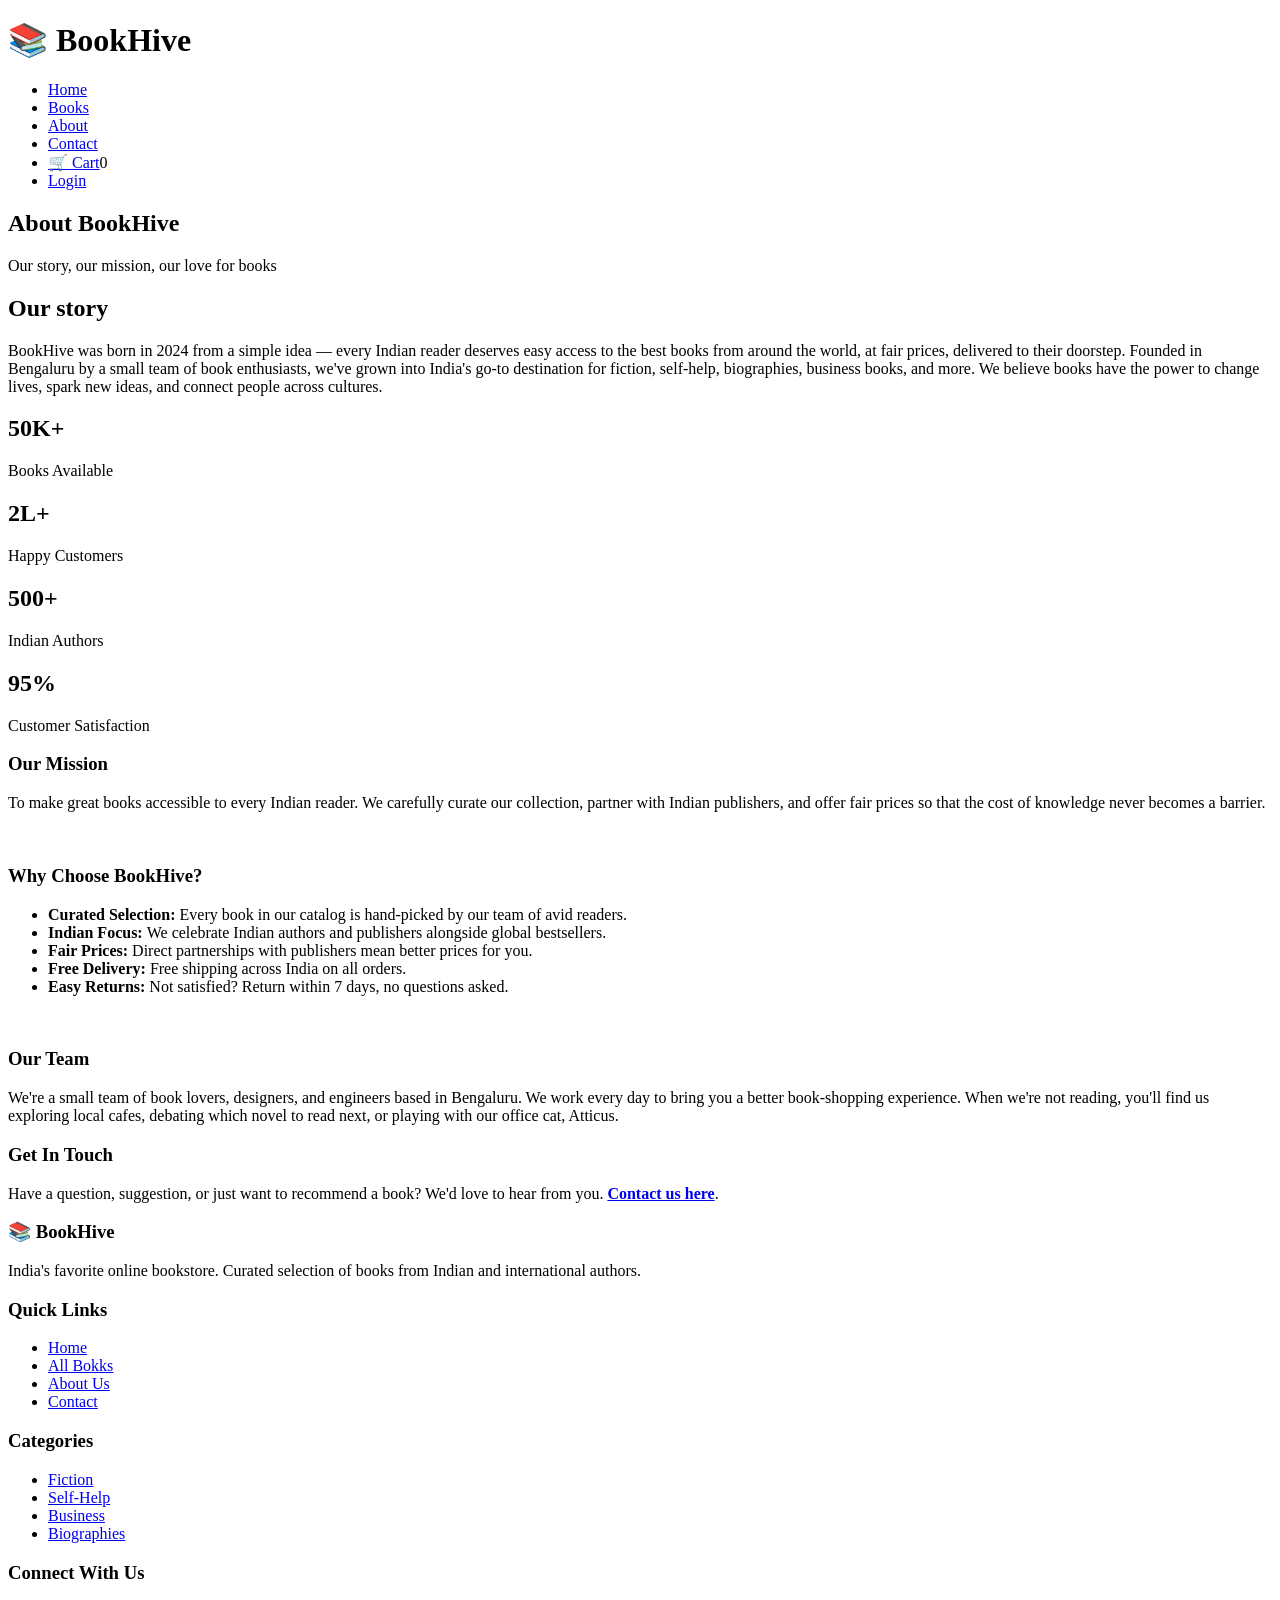
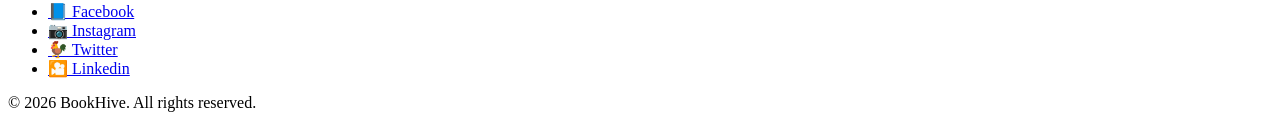
==== about.html @ 25ee9cb5 "HTML" ====
<!DOCTYPE html>
<html lang="en">
<head>
    <meta charset="UTF-8">
    <meta name="viewport" content="width=device-width, initial-scale=1.0">
    <title>Document</title>
</head>
<body>
    <div class="navbar">
    <header>
    <h1>📚 BookHive</h1>
    <nav>
        <ul>
            <li><a href="./index.html">Home</a></li>
            <li><a href="./books.html">Books</a></li>
            <li><a href="./about.html">About</a></li>
            <li><a href="./contact.html">Contact</a></li>
            <li><a href="./cart.html">🛒 Cart</a><span id="cart">0</span></li>
            <li><a href="./login.html">Login</a></li>
        </ul>
    </nav>
    </header>
    </div>

    <main>
        <div class="half">
        <div class="book1">
        <h2 class="mainheading">About BookHive</h2>
        <p class="mainheading">Our story, our mission, our love for books</p>
    </div>

    <div class="aboutsec">
        <h2 class="heading">Our story</h2>
        <p class="sum">BookHive was born in 2024 from a simple idea — every Indian reader deserves easy access to the best books from around the world, at fair prices, delivered to their doorstep. 
            Founded in Bengaluru by a small team of book enthusiasts, we've grown into India's go-to destination for fiction, self-help, biographies, business books, and more. We believe books have the power to change lives, spark new ideas, and connect people across cultures.</p>

        <div class="aboutbooks">
            <h2 class="booksnum">50K+</h2>
            <p class="sum">Books Available</p>
        </div>

        <div class="aboutbooks">
            <h2 class="booksnum">2L+</h2>
            <p class="sum">Happy Customers</p>
        </div>

        <div class="aboutbooks">
            <h2 class="booksnum">500+</h2>
            <p class="sum">Indian Authors</p>
        </div>

        <div class="aboutbooks">
            <h2 class="booksnum">95%</h2>
            <p class="sum">Customer Satisfaction</p>
        </div>

        <h3 class="heading">Our Mission</h3>
        <p class="sum">To make great books accessible to every Indian reader. We carefully curate our collection, partner with Indian publishers, and offer fair prices so that the cost of knowledge never becomes a barrier.</p>
        <br>
        <h3 class="heading">Why Choose BookHive?</h3>
        <ul class="sum">
            <li><strong>Curated Selection: </strong>Every book in our catalog is hand-picked by our team of avid readers.</li>
            <li><strong>Indian Focus: </strong>We celebrate Indian authors and publishers alongside global bestsellers.</li>
            <li><strong>Fair Prices: </strong>Direct partnerships with publishers mean better prices for you.</li>
            <li><strong>Free Delivery: </strong>Free shipping across India on all orders.</li>
            <li><strong>Easy Returns: </strong>Not satisfied? Return within 7 days, no questions asked.</li>
        </ul>

        <br>

        <h3 class="heading">Our Team</h3>
        <p class="sum">We're a small team of book lovers, designers, and engineers based in Bengaluru. We work every day to bring you a better book-shopping experience. When we're not reading, you'll find us exploring local cafes, debating which novel to read next, or playing with our office cat, Atticus.</p>

        <h3 class="heading">Get In Touch</h3>
        <p class="sum">Have a question, suggestion, or just want to recommend a book? We'd love to hear from you. <strong><a href="./contact.html">Contact us here</a></strong>.</p>
    </div>
        <div class="quick">
            <div>
            <h3 class="lastheading">📚 BookHive</h3>
            <p class="mainheading">India's favorite online bookstore. Curated selection of books from Indian and international authors.</p>
            </div>

            <div>
                <h3 class="lastheading">Quick Links</h3>
                <ul class="mainheading">
                    <li><a href="./index.html">Home</a></li>
                    <li><a href="./books.html">All Bokks</a></li>
                    <li><a href="./about.html">About Us</a></li>
                    <li><a href="./contact.html">Contact</a></li>
                </ul>
            </div>

            <div>
                <h3 class="lastheading">Categories</h3>
                <ul class="mainheading">
                    <li><a href="./books.html">Fiction</a></li>
                    <li><a href="./books.html">Self-Help</a></li>
                    <li><a href="./books.html">Business</a></li>
                    <li><a href="./books.html">Biographies</a></li>
                </ul>
            </div>

            <div class="socialmedia">
                <h3 class="lastheading">Connect With Us</h3>
                <ul class="mainheading">
                    <li><a href="./books.html">📘 Facebook</a></li>
                    <li><a href="./books.html">📷 Instagram</a></li>
                    <li><a href="./books.html">🐓 Twitter</a></li>
                    <li><a href="./books.html">🎦 Linkedin</a></li>
                </ul>
            </div>
        </div>
        </div>
    </main>

    <footer>
        <p class="mainheading">&copy; 2026 BookHive. All rights reserved.</p>
    </footer>
</body>
</html>
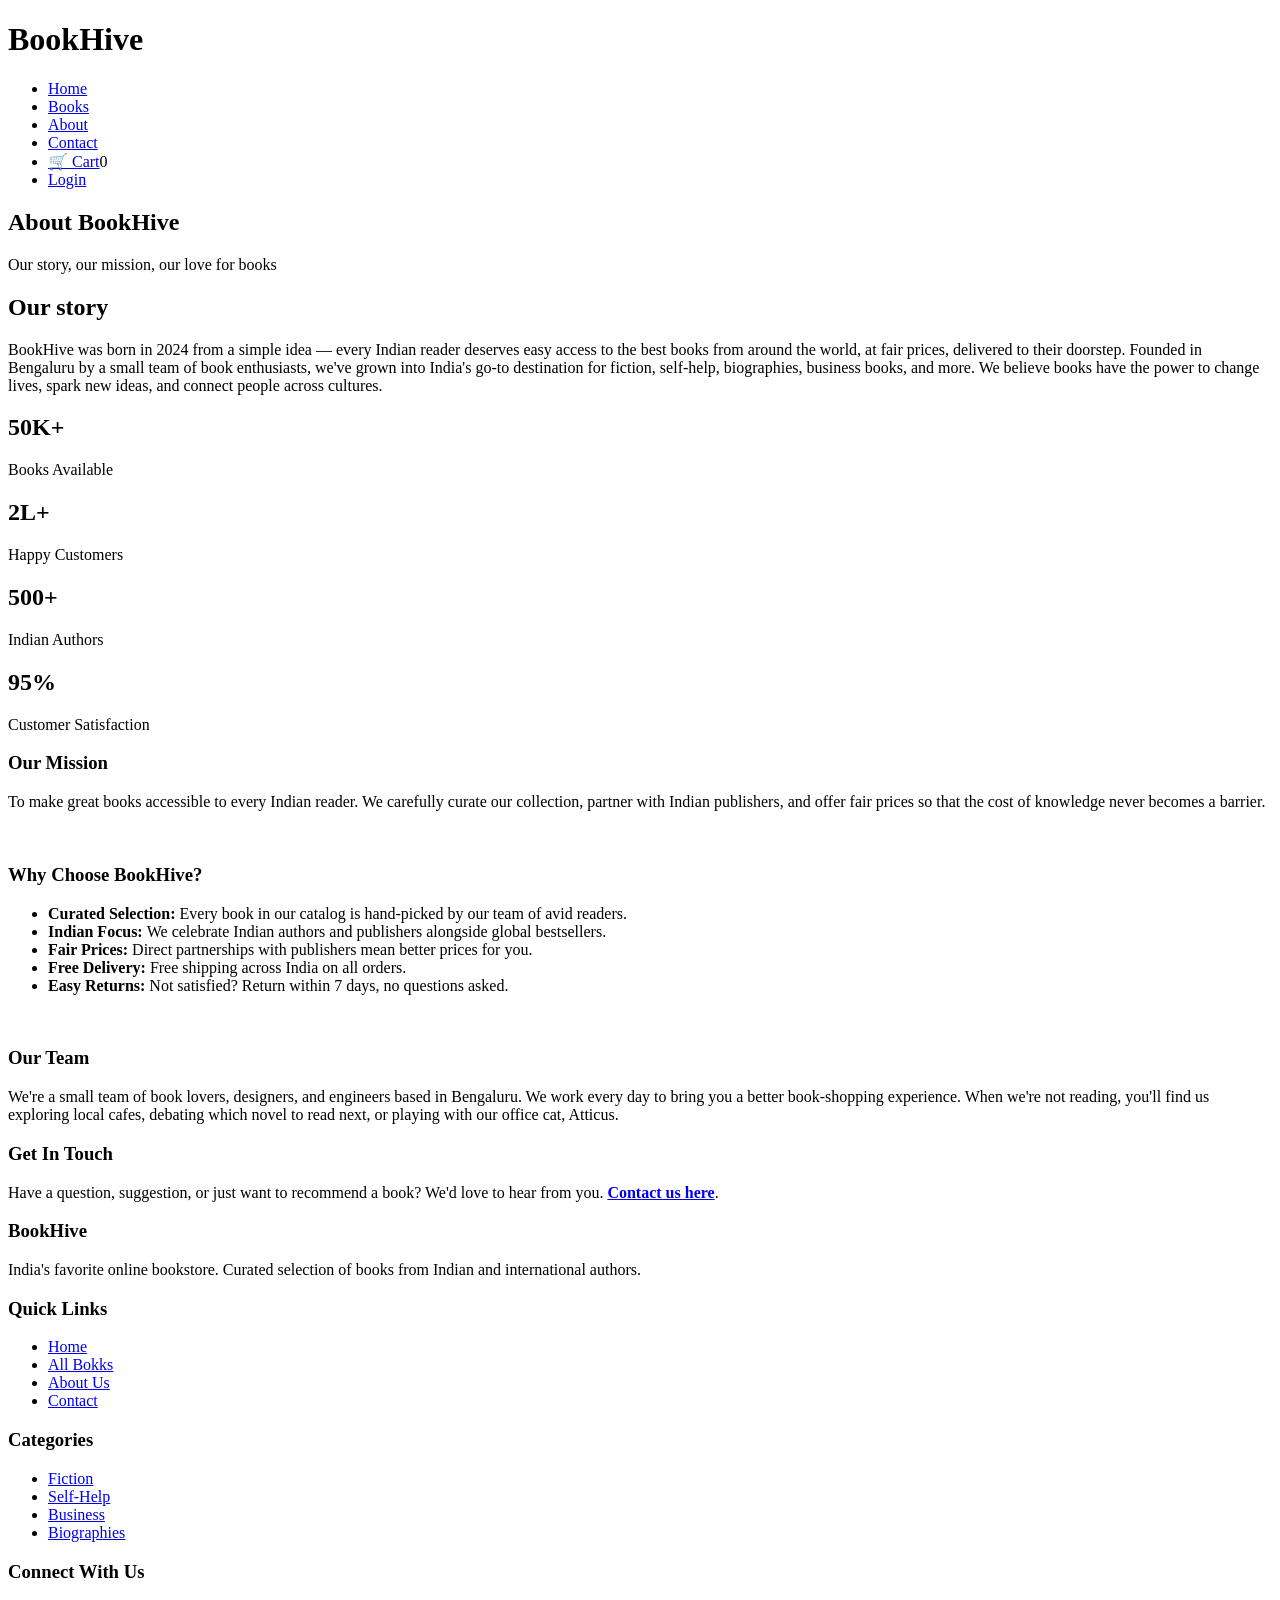
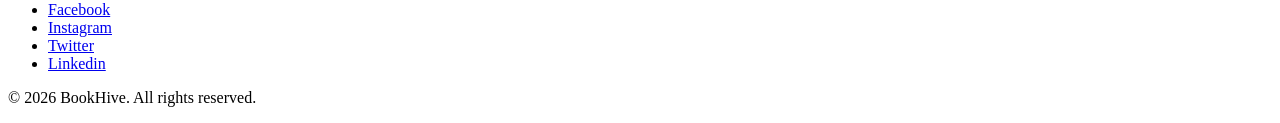
==== commit bbe967e3: "HTML" ====
--- a/about.html
+++ b/about.html
@@ -8,7 +8,7 @@
 <body>
     <div class="navbar">
     <header>
-    <h1>📚 BookHive</h1>
+    <h1>BookHive</h1>
     <nav>
         <ul>
             <li><a href="./index.html">Home</a></li>
@@ -76,7 +76,7 @@
     </div>
         <div class="quick">
             <div>
-            <h3 class="lastheading">📚 BookHive</h3>
+            <h3 class="lastheading">BookHive</h3>
             <p class="mainheading">India's favorite online bookstore. Curated selection of books from Indian and international authors.</p>
             </div>
 
@@ -103,10 +103,10 @@
             <div class="socialmedia">
                 <h3 class="lastheading">Connect With Us</h3>
                 <ul class="mainheading">
-                    <li><a href="./books.html">📘 Facebook</a></li>
-                    <li><a href="./books.html">📷 Instagram</a></li>
-                    <li><a href="./books.html">🐓 Twitter</a></li>
-                    <li><a href="./books.html">🎦 Linkedin</a></li>
+                    <li><a href="./books.html">Facebook</a></li>
+                    <li><a href="./books.html">Instagram</a></li>
+                    <li><a href="./books.html">Twitter</a></li>
+                    <li><a href="./books.html">Linkedin</a></li>
                 </ul>
             </div>
         </div>
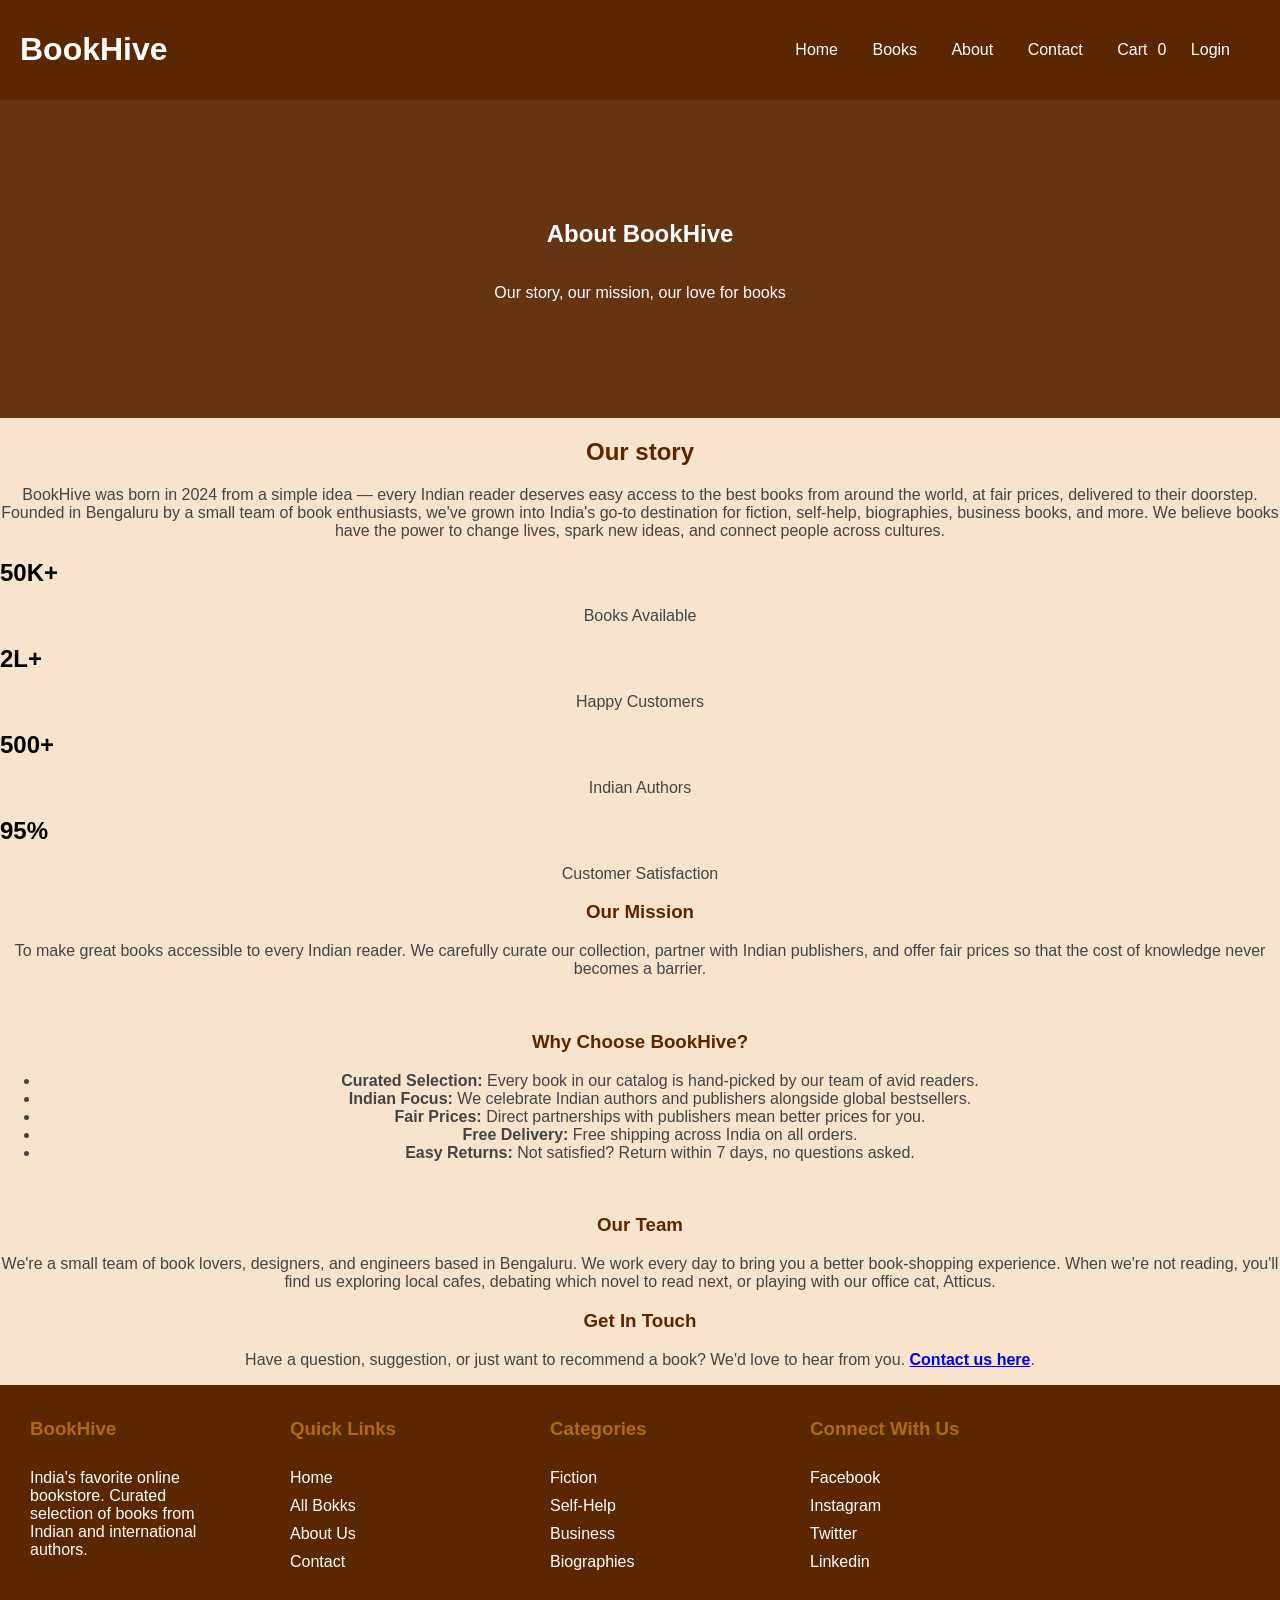
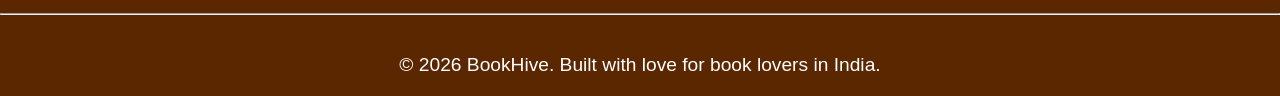
==== commit fa4e539f: "index.html decorated" ====
--- a/about.html
+++ b/about.html
@@ -4,20 +4,19 @@
     <meta charset="UTF-8">
     <meta name="viewport" content="width=device-width, initial-scale=1.0">
     <title>Document</title>
+    <link rel="stylesheet" href="style.css">
 </head>
 <body>
     <div class="navbar">
     <header>
     <h1>BookHive</h1>
     <nav>
-        <ul>
-            <li><a href="./index.html">Home</a></li>
-            <li><a href="./books.html">Books</a></li>
-            <li><a href="./about.html">About</a></li>
-            <li><a href="./contact.html">Contact</a></li>
-            <li><a href="./cart.html">🛒 Cart</a><span id="cart">0</span></li>
-            <li><a href="./login.html">Login</a></li>
-        </ul>
+        <a href="./index.html">Home</a>
+            <a href="./books.html">Books</a>
+            <a href="./about.html">About</a>
+            <a href="./contact.html">Contact</a>
+            <a href="./cart.html"> Cart</a><span id="cart">0</span>
+            <a href="./login.html">Login</a>
     </nav>
     </header>
     </div>
@@ -74,47 +73,43 @@
         <h3 class="heading">Get In Touch</h3>
         <p class="sum">Have a question, suggestion, or just want to recommend a book? We'd love to hear from you. <strong><a href="./contact.html">Contact us here</a></strong>.</p>
     </div>
+    </main>
+        <footer>
         <div class="quick">
-            <div>
+            <div class="links">
             <h3 class="lastheading">BookHive</h3>
             <p class="mainheading">India's favorite online bookstore. Curated selection of books from Indian and international authors.</p>
             </div>
 
-            <div>
+            <div class="links">
                 <h3 class="lastheading">Quick Links</h3>
-                <ul class="mainheading">
-                    <li><a href="./index.html">Home</a></li>
-                    <li><a href="./books.html">All Bokks</a></li>
-                    <li><a href="./about.html">About Us</a></li>
-                    <li><a href="./contact.html">Contact</a></li>
-                </ul>
+                    <a href="./index.html">Home</a>
+                    <a href="./books.html">All Bokks</a>
+                    <a href="./about.html">About Us</a>
+                    <a href="./contact.html">Contact</a>
+                
             </div>
 
-            <div>
+            <div class="links">
                 <h3 class="lastheading">Categories</h3>
-                <ul class="mainheading">
-                    <li><a href="./books.html">Fiction</a></li>
-                    <li><a href="./books.html">Self-Help</a></li>
-                    <li><a href="./books.html">Business</a></li>
-                    <li><a href="./books.html">Biographies</a></li>
-                </ul>
+                    <a href="./books.html">Fiction</a>
+                    <a href="./books.html">Self-Help</a>
+                    <a href="./books.html">Business</a>
+                    <a href="./books.html">Biographies</a>
             </div>
 
-            <div class="socialmedia">
+            <div class="links">
                 <h3 class="lastheading">Connect With Us</h3>
-                <ul class="mainheading">
-                    <li><a href="./books.html">Facebook</a></li>
-                    <li><a href="./books.html">Instagram</a></li>
-                    <li><a href="./books.html">Twitter</a></li>
-                    <li><a href="./books.html">Linkedin</a></li>
-                </ul>
+                    <a href="./index.html">Facebook</a>
+                    <a href="./index.html">Instagram</a>
+                    <a href="./index.html">Twitter</a>
+                    <a href="./index.html">Linkedin</a>
             </div>
         </div>
         </div>
-    </main>
-
-    <footer>
-        <p class="mainheading">&copy; 2026 BookHive. All rights reserved.</p>
-    </footer>
+    
+    <hr>
+       <p class="copyright">&copy; 2026 BookHive. Built with love for book lovers in India.</p>
+</footer>
 </body>
 </html>
--- a/style.css
+++ b/style.css
@@ -0,0 +1,207 @@
+body{
+    background-color:rgb(248, 228, 204);
+    margin: 0;
+    font-family: Arial, Helvetica, sans-serif;
+}
+
+header{
+    /* border: 1px solid black; */
+    display: flex;
+    justify-content: space-between;
+    align-items: center;
+    padding: 10px 20px;
+    background-color: rgb(91, 39, 1);
+    color: white;
+    flex-wrap: wrap;
+}
+
+.navbar a{
+    text-decoration: none;
+    color: white;
+    /* border: 1px solid blue; */
+    margin-left: 10px;
+    padding: 10px;
+}
+nav{
+    margin: 20px;
+}
+
+nav a:hover{
+    color:rgb(91, 39, 1);
+    background-color: burlywood;
+    border-radius: 12px;
+
+}
+
+.book1{
+    display: flex;
+    flex-wrap: wrap;
+    background-color:rgb(101, 52, 18) ;
+    color: white;
+    text-align: center;
+    align-items: center;
+    justify-content: center;
+    padding: 100px 200px;
+    flex-direction: column;
+}
+
+#mainheading {
+    font-size: 2.8rem;
+}
+.subheading{
+    font-size: 1.8rem;
+}
+.browse {
+    background-color: bisque;
+    text-decoration: none;
+    color:rgb(91, 39, 1);
+    background-color: burlywood;
+    padding: 20px;
+    /* border: 1px solid blue; */
+    border-radius: 10px;
+    margin-top: 10px;
+    
+}
+
+.browse:hover{
+    background-color: rgb(193, 123, 73);
+    color: rgb(255, 255, 255);
+    transform: scale(1.10);
+    transition: 0.5s;
+}
+
+.heading{
+    text-align: center;
+    color: rgb(91, 39, 1);
+}
+
+.sum{
+    text-align: center;
+    color:#444 ;
+}
+.feature{
+    /* border:1px solid blue; */
+    display: grid;
+    text-align: center;
+    grid-template-columns: repeat(4,1fr);
+    gap: 20px;
+    margin: 20px;
+   
+}
+
+.book-card{
+    background-color: white;
+    display: flex;
+    flex-direction: column;
+    align-items: center;
+    justify-content: space-between;
+    padding: 20px;
+    height: 600px;
+    border-radius: 12px;
+    flex-wrap: wrap;
+}
+
+.book-card:hover{
+    transform: scale(1.05);
+    transition: 0.3s;
+}
+.book-card img{
+    height: 300px;
+    width: 200px;
+    object-fit: cover;
+}
+
+.addtocart{
+    background-color:rgb(91, 39, 1);
+    color: burlywood;
+    border: none;
+    padding: 12px 60px;
+    border-radius: 12px;
+    margin-top: 10px;
+}
+
+.addtocart:hover{
+    background-color: burlywood;
+    color:rgb(91, 39, 1);
+    transition: 0.2s;
+
+}
+
+
+.category{
+    display: grid;
+    grid-template-columns: repeat(5,1fr);
+    margin: 50px;
+    gap: 20px;
+    justify-content: center;
+    padding: 5px;
+    /* border: 1px solid black; */
+}
+.cat{
+    background-color: white;
+    margin: 5px;
+    border-radius: 12px;
+    padding: 10px;
+    
+}
+
+.cat:hover{
+    background-color: burlywood;
+    color:rgb(91, 39, 1);
+    transform: scale(1.10);
+    transition: 0.2s;
+}
+
+.quick{
+    background-color:rgb(91, 39, 1) ;
+    display: flex;
+    flex-wrap: wrap;
+}
+
+.links{
+    /* border: 1px solid blue; */
+    padding: 10px;
+    width: 200px;
+    margin: 20px;
+    margin-top: 5px;
+    display: flex;
+    flex-direction: column;
+    gap: 10px;
+    text-align: left;
+}
+.links h3{
+    color: rgb(175, 106, 16);
+}
+.links p{
+    color: white;
+    /* border: 1px solid blue; */
+    margin-top: 0;
+}
+.links a{
+    text-decoration: none;
+    color: white;
+}
+
+.links a:hover{
+    color: rgb(175, 106, 16);
+}
+
+footer {
+    background-color:rgb(91, 39, 1) ;
+    text-align: center;
+    color: white;
+}
+footer hr{
+    color: rgb(179, 177, 173);
+}
+
+.copyright{
+    /* border: 1px solid blue; */
+    padding: 20px;
+    font-size: 1.2rem;
+    margin-bottom: 0;
+}
+.searchbooks img{
+    height: 200px;
+    width: 200px;
+}
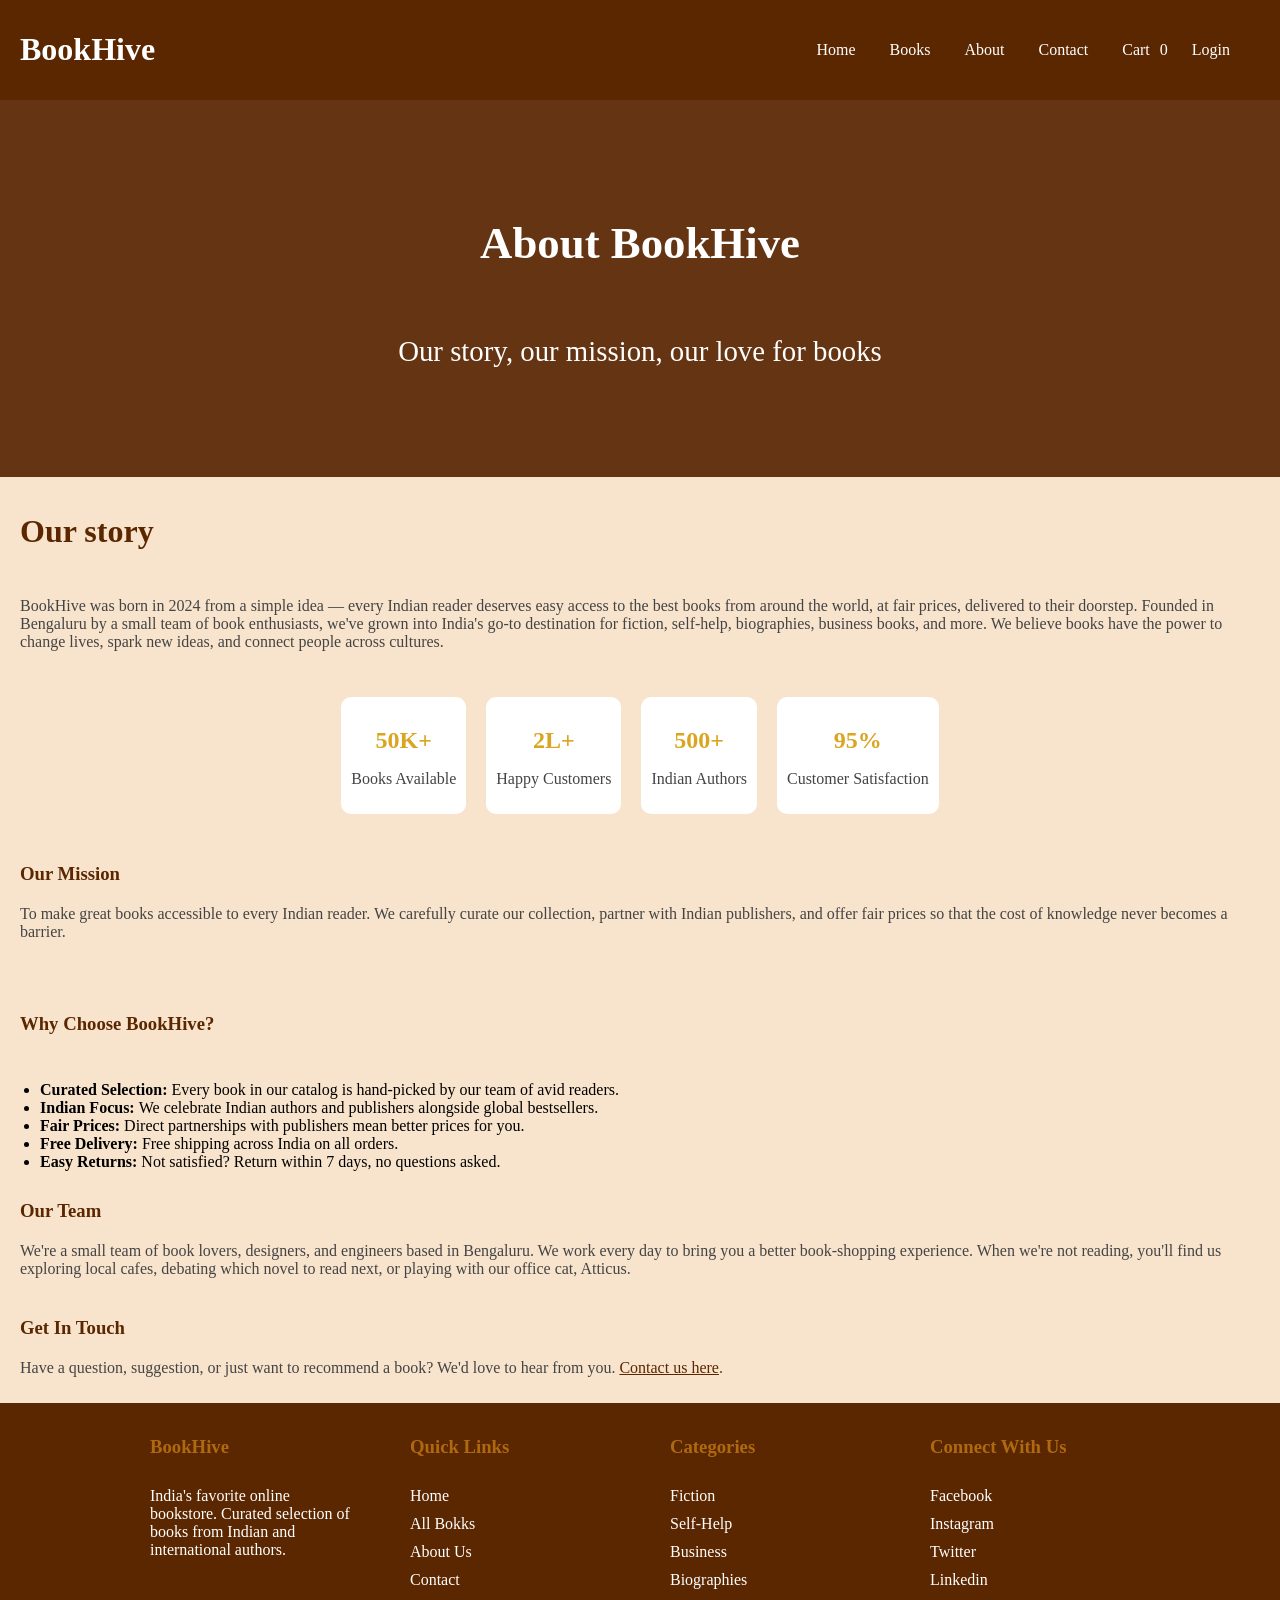
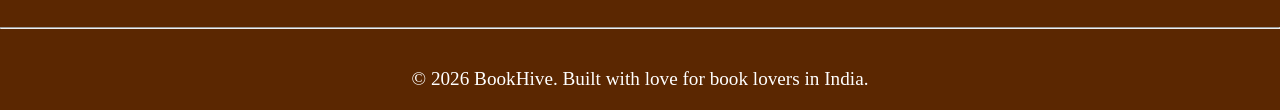
==== commit d7e4561d: "CSS added" ====
--- a/about.html
+++ b/about.html
@@ -24,15 +24,17 @@
     <main>
         <div class="half">
         <div class="book1">
-        <h2 class="mainheading">About BookHive</h2>
-        <p class="mainheading">Our story, our mission, our love for books</p>
+        <h2 id="mainheading">About BookHive</h2>
+        <p class="subheading">Our story, our mission, our love for books</p>
     </div>
 
     <div class="aboutsec">
-        <h2 class="heading">Our story</h2>
-        <p class="sum">BookHive was born in 2024 from a simple idea — every Indian reader deserves easy access to the best books from around the world, at fair prices, delivered to their doorstep. 
+        <div class="heading">
+        <h2 >Our story</h2></div>
+        <p class="sum1">BookHive was born in 2024 from a simple idea — every Indian reader deserves easy access to the best books from around the world, at fair prices, delivered to their doorstep. 
             Founded in Bengaluru by a small team of book enthusiasts, we've grown into India's go-to destination for fiction, self-help, biographies, business books, and more. We believe books have the power to change lives, spark new ideas, and connect people across cultures.</p>
 
+            <div class="bookshype">
         <div class="aboutbooks">
             <h2 class="booksnum">50K+</h2>
             <p class="sum">Books Available</p>
@@ -51,27 +53,32 @@
         <div class="aboutbooks">
             <h2 class="booksnum">95%</h2>
             <p class="sum">Customer Satisfaction</p>
+            
         </div>
-
-        <h3 class="heading">Our Mission</h3>
-        <p class="sum">To make great books accessible to every Indian reader. We carefully curate our collection, partner with Indian publishers, and offer fair prices so that the cost of knowledge never becomes a barrier.</p>
+        </div>
+        <div class="heading">
+        <h3>Our Mission</h3></div>
+        <p class="sum1">To make great books accessible to every Indian reader. We carefully curate our collection, partner with Indian publishers, and offer fair prices so that the cost of knowledge never becomes a barrier.</p>
         <br>
-        <h3 class="heading">Why Choose BookHive?</h3>
-        <ul class="sum">
+        <div class="heading">
+        <h3>Why Choose BookHive?</h3></div>
+        <p class="sum1">
+        <ul >
             <li><strong>Curated Selection: </strong>Every book in our catalog is hand-picked by our team of avid readers.</li>
             <li><strong>Indian Focus: </strong>We celebrate Indian authors and publishers alongside global bestsellers.</li>
             <li><strong>Fair Prices: </strong>Direct partnerships with publishers mean better prices for you.</li>
             <li><strong>Free Delivery: </strong>Free shipping across India on all orders.</li>
             <li><strong>Easy Returns: </strong>Not satisfied? Return within 7 days, no questions asked.</li>
-        </ul>
+        </ul></p>
 
-        <br>
 
-        <h3 class="heading">Our Team</h3>
-        <p class="sum">We're a small team of book lovers, designers, and engineers based in Bengaluru. We work every day to bring you a better book-shopping experience. When we're not reading, you'll find us exploring local cafes, debating which novel to read next, or playing with our office cat, Atticus.</p>
+        <div class="heading">
+        <h3 >Our Team</h3></div>
+        <p class="sum1">We're a small team of book lovers, designers, and engineers based in Bengaluru. We work every day to bring you a better book-shopping experience. When we're not reading, you'll find us exploring local cafes, debating which novel to read next, or playing with our office cat, Atticus.</p>
 
-        <h3 class="heading">Get In Touch</h3>
-        <p class="sum">Have a question, suggestion, or just want to recommend a book? We'd love to hear from you. <strong><a href="./contact.html">Contact us here</a></strong>.</p>
+        <div class="heading">
+        <h3 class="heading">Get In Touch</h3></div>
+        <p class="sum1">Have a question, suggestion, or just want to recommend a book? We'd love to hear from you. <a href="./contact.html">Contact us here</a>.</p>
     </div>
     </main>
         <footer>
--- a/style.css
+++ b/style.css
@@ -1,7 +1,10 @@
 body{
     background-color:rgb(248, 228, 204);
     margin: 0;
-    font-family: Arial, Helvetica, sans-serif;
+    font-family:'Times New Roman', Times, serif;
+    padding: 0;
+    box-sizing: border-box;
+
 }
 
 header{
@@ -14,7 +17,11 @@
     color: white;
     flex-wrap: wrap;
 }
-
+.navbar{
+    position: sticky;
+    top: 0;
+    z-index: 100;
+}
 .navbar a{
     text-decoration: none;
     color: white;
@@ -41,15 +48,21 @@
     text-align: center;
     align-items: center;
     justify-content: center;
-    padding: 100px 200px;
-    flex-direction: column;
+    padding: 80px 20px;
+    flex-direction: column;
+    width:100%;
+    box-sizing:border-box;
 }
 
 #mainheading {
     font-size: 2.8rem;
+    display: flex;
+    flex-wrap: wrap;
 }
 .subheading{
     font-size: 1.8rem;
+    display: flex;
+    flex-wrap: wrap;
 }
 .browse {
     background-color: bisque;
@@ -83,10 +96,10 @@
     /* border:1px solid blue; */
     display: grid;
     text-align: center;
-    grid-template-columns: repeat(4,1fr);
-    gap: 20px;
-    margin: 20px;
-   
+    grid-template-columns: repeat(auto-fit,minmax(250px,1fr));
+    gap: 20px;
+    margin: 20px;
+    padding: 20px;
 }
 
 .book-card{
@@ -96,9 +109,12 @@
     align-items: center;
     justify-content: space-between;
     padding: 20px;
-    height: 600px;
-    border-radius: 12px;
-    flex-wrap: wrap;
+    height: 500px;
+    /* border: 1px solid green; */
+    border-radius: 12px;
+    flex-wrap: wrap;
+    /* width: 100%; */
+    box-shadow: 4px 4px 8px gray;
 }
 
 .book-card:hover{
@@ -106,7 +122,7 @@
     transition: 0.3s;
 }
 .book-card img{
-    height: 300px;
+    height: 200px;
     width: 200px;
     object-fit: cover;
 }
@@ -156,6 +172,7 @@
     background-color:rgb(91, 39, 1) ;
     display: flex;
     flex-wrap: wrap;
+    justify-content: center;
 }
 
 .links{
@@ -204,4 +221,273 @@
 .searchbooks img{
     height: 200px;
     width: 200px;
-}+}
+.search{
+    background-color: white;
+    margin: 20px;
+    display: flex;
+    flex-direction: column;
+    justify-content: center;
+    align-items: center;
+    padding: 20px;
+    border-radius: 12px;
+}
+#searchbar{
+    border:1px solid grey ;
+    padding: 10px;
+    width: 500px;
+    border-radius: 12px;
+}
+.bookstyle{
+    /* border: 1px solid green; */
+    display: flex;
+    flex-wrap: wrap;
+    margin: 20px;
+    gap: 30px;
+    justify-content: center;
+}
+.filter-group{
+    /* border: 1px solid blue; */
+    justify-content: center;
+    padding:0 20px ;
+}
+.dropdown{
+    border: 1px solid grey;
+    border-radius: 5px;
+    margin-left: 20px;
+    padding: 10px;
+}
+
+.heading h2{
+    text-align: left;
+    margin-left: 10px;
+    font-size: xx-large;
+    padding: 10px;
+}
+.heading h3{
+    text-align: left;
+    margin-left: 10px;
+    /* font-size: xx-large; */
+    padding: 10px;
+    margin-bottom: 0;
+}
+.sum1{
+    text-align: left;
+    margin-left: 10px;
+    padding: 10px;
+    margin-top: 0;
+}
+.sum1 a{
+    color:rgb(91, 39, 1) ;
+}
+
+.bookshype{
+    display: flex;
+    flex-wrap: wrap;
+    margin: 10px;
+    padding: 10px;
+    justify-content: center;
+}
+.aboutbooks{
+    background-color: white;
+    margin: 10px;
+    display: flex;
+    flex-direction: column;
+    text-align: center;
+    padding: 10px;
+    border-radius: 10px;
+}
+.aboutbooks h2{
+    color: goldenrod;
+    margin-bottom: 0;
+}
+.sum1{
+    color: #444;
+}
+.holdcform{
+    display: flex;
+    justify-content: center;
+}
+.contactform{
+    border-radius: 12px;
+    background-color: white;
+    margin: 20px;
+    padding: 20px;
+    padding-top: 5px;
+    display: flex;
+    flex-direction: column;
+    height: 600px;
+    width: 450px;
+}
+.details{
+    margin-bottom: 20px;
+    display: flex;
+    flex-direction: column;
+    gap: 20px;
+}
+
+.contactform h2{
+    margin-bottom: 0;
+}
+.inputs{
+    border-radius: 8px;
+    border-color: grey;
+    padding: 10px;
+}
+.sendmsg{
+    padding: 10px;
+    width: 200px;
+    background-color: rgb(91, 39, 1);
+    color: bisque;
+    border: none;
+    border-radius: 8px;
+    display: block;
+    margin: 20px auto 0 auto;
+    font-size: 1.2rem;
+}
+.sendmsg:hover{
+    background-color: bisque;
+    color:rgb(91, 39, 1) ;
+}
+.reachus{
+    background-color: white;
+    margin: 20px;
+    width: 500px;
+    display: flex;
+    flex-direction: column;
+    padding: 20px;
+    border-radius: 12px;
+}
+.reach{
+    display: flex;
+    justify-content: center;
+}
+.reachus p,a{
+    color:black;
+    text-align: left;
+    
+}
+.reachus h3{
+    text-align: left;
+}
+.cart{
+    background-color: white;
+    margin: 20px;
+    display: flex;
+    flex-direction: column;
+    border-radius: 12px;
+    justify-content: center;
+}
+.cart button{
+    width: 150px;
+    display: block;
+    margin: 20px auto ;
+    border: none;
+}
+#logins{
+    display: flex;
+    /* flex-direction: column; */
+    justify-content: center;
+}
+.login{
+    background-color: white;
+    display: flex;
+    flex-direction: column;
+    flex-wrap: wrap;
+    margin: 20px;
+    padding: 20px;
+    width: 450px;
+    border-radius: 12px;
+    box-shadow: 0 0 15px gray;
+}
+.login h2{margin-bottom: 0%;}
+.log{
+    display: flex;
+    flex-direction: column;
+    gap: 20px;
+    margin-bottom: 10px;
+    /* border: 1px solid green; */
+}
+.rem{
+    display: flex;
+    margin-top: 5px;
+    margin-bottom: 10px;
+}
+.loginb{
+    background-color: rgb(91, 39, 1);
+    border: none;
+    width: 120px;
+    margin: 20px auto 0 auto;
+    color: burlywood;
+    padding: 10px;
+    border-radius: 12px;
+}
+.loginb:hover{
+    background-color: burlywood;
+    color: rgb(91, 39, 1);
+    transform: scale(1.05);
+    transition: 0.5s;
+}
+#signin{
+    display: flex;
+    justify-content: center;
+}
+.createacc{
+    background-color: white;
+    display: flex;
+    flex-direction: column;
+    flex-wrap: wrap;
+    margin: 50px;
+    padding: 30px;
+    width: 450px;
+    border-radius: 12px;
+    box-shadow: 0 0 15px gray;
+}
+.info{
+    /* border: 1px solid green; */
+    padding: 20px;
+}
+.sign{
+    display: flex;
+    flex-direction: column;
+    gap: 20px;
+    margin-bottom: 10px;
+    /* border: 1px solid green; */
+}
+.sign p{
+    /* border: 1px solid black; */
+    color: grey;
+    margin-top: 0;
+    /* margin-bottom: 0; */
+}
+.intrest{
+    display: grid;
+    grid-template-columns: repeat(2,1fr);
+    gap: 20px;
+    /* max-height: 100px; */
+    margin-top: 0;
+    /* padding: 10px; */
+    margin-bottom: 10px;
+    /* border: 1px solid green; */
+}
+.intrest1{
+    /* border: 1px solid blue; */
+    display: flex;
+    flex-direction: row;
+    gap: 10px;
+}
+.createaccb{
+    background-color: rgb(91, 39, 1);
+    border: none;
+    width: 120px;
+    margin: 20px auto 0 auto;
+    color: burlywood;
+    padding: 10px;
+    border-radius: 12px;
+}
+.createaccb:hover{
+    background-color: burlywood;
+    color: rgb(91, 39, 1);
+    transform: scale(1.05);
+    transition: 0.5s;
+}
